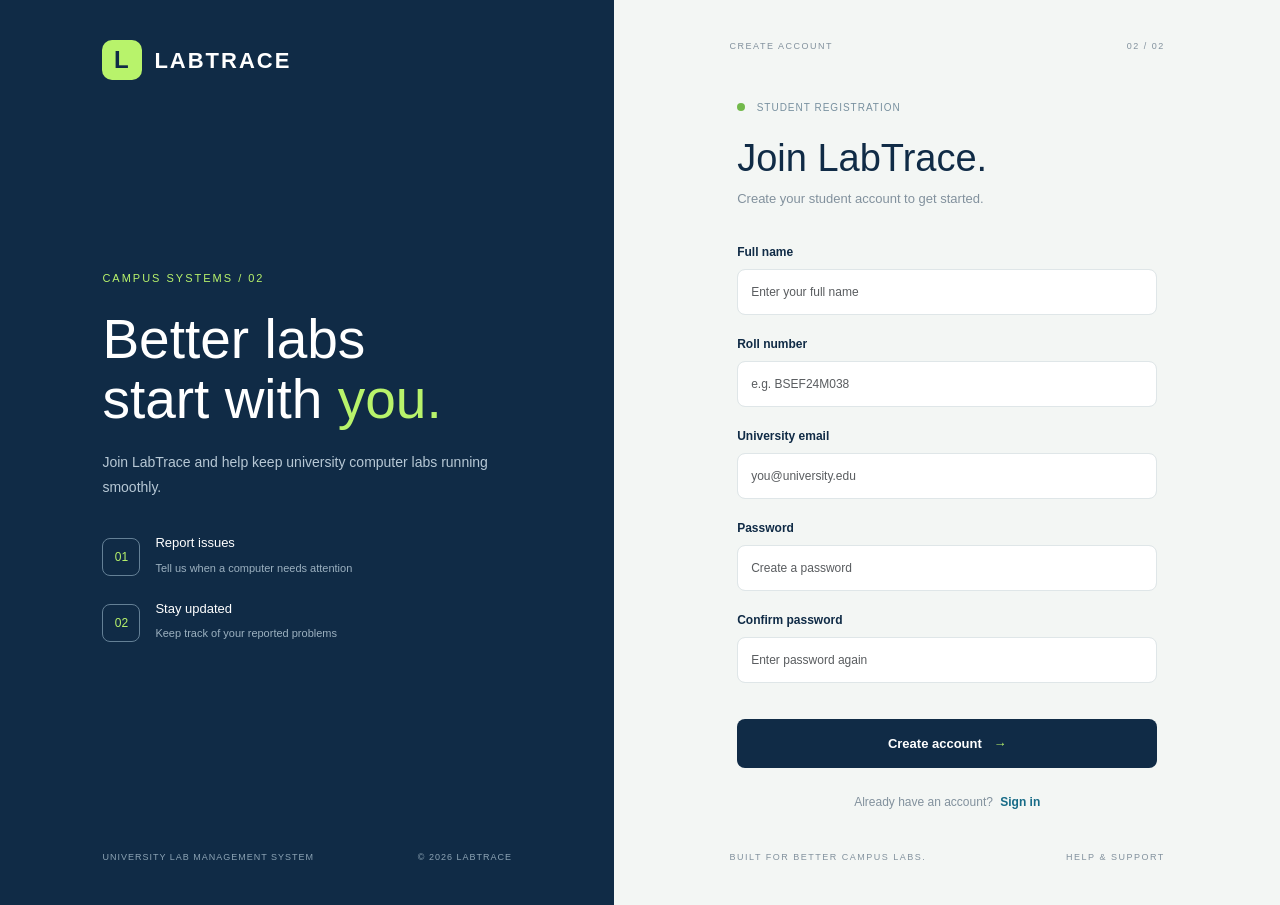
==== wwwroot/signup.html @ 96b94c41 "Add project files." ====
﻿
<!DOCTYPE html>
<html lang="en">
<head>
    <meta charset="UTF-8">
    <meta name="viewport" content="width=device-width, initial-scale=1.0">
    <title>LabTrace - Sign Up</title>

    <link href="https://cdn.jsdelivr.net/npm/bootstrap@5.3.3/dist/css/bootstrap.min.css" rel="stylesheet">
    <link rel="stylesheet" href="css/style.css">
</head>
<body>

    <div class="auth-container">

        <!-- Left side -->
        <div class="brand-panel">

            <div class="brand-logo">
                <div class="logo-icon">L</div>
                <span>LABTRACE</span>
            </div>

            <div class="brand-content">
                <span class="eyebrow">CAMPUS SYSTEMS / 02</span>

                <h1>Better labs<br>start with <span>you.</span></h1>

                <p>
                    Join LabTrace and help keep university
                    computer labs running smoothly.
                </p>

                <div class="feature-item">
                    <span>01</span>
                    <div>
                        <h6>Report issues</h6>
                        <small>Tell us when a computer needs attention</small>
                    </div>
                </div>

                <div class="feature-item">
                    <span>02</span>
                    <div>
                        <h6>Stay updated</h6>
                        <small>Keep track of your reported problems</small>
                    </div>
                </div>
            </div>

            <div class="brand-footer">
                <span>UNIVERSITY LAB MANAGEMENT SYSTEM</span>
                <span>© 2026 LABTRACE</span>
            </div>

        </div>

        <!-- Right side -->
        <div class="form-panel">

            <div class="form-top">
                <span>CREATE ACCOUNT</span>
                <span>02 / 02</span>
            </div>

            <div class="login-form">

                <div class="welcome-text">
                    <div class="status-dot"></div>
                    <span>STUDENT REGISTRATION</span>

                    <h2>Join LabTrace.</h2>
                    <p>Create your student account to get started.</p>
                </div>

                <form>

                    <div class="mb-3">
                        <label for="name" class="form-label">Full name</label>
                        <input type="text" class="form-control"
                               id="name" placeholder="Enter your full name">
                    </div>

                    <div class="mb-3">
                        <label for="rollNumber" class="form-label">Roll number</label>
                        <input type="text" class="form-control"
                               id="rollNumber" placeholder="e.g. BSEF24M038">
                    </div>

                    <div class="mb-3">
                        <label for="email" class="form-label">University email</label>
                        <input type="email" class="form-control"
                               id="email" placeholder="you@university.edu">
                    </div>

                    <div class="mb-3">
                        <label for="password" class="form-label">Password</label>
                        <input type="password" class="form-control"
                               id="password" placeholder="Create a password">
                    </div>

                    <div class="mb-3">
                        <label for="confirmPassword" class="form-label">
                            Confirm password
                        </label>
                        <input type="password" class="form-control"
                               id="confirmPassword" placeholder="Enter password again">
                    </div>

                    <button type="button" class="btn login-btn w-100">
                        Create account <span>→</span>
                    </button>

                </form>

                <div class="signup-prompt">
                    Already have an account?
                    <a href="index.html">Sign in</a>
                </div>

            </div>

            <div class="form-bottom">
                <span>BUILT FOR BETTER CAMPUS LABS.</span>
                <span>HELP & SUPPORT</span>
            </div>

        </div>

    </div>

</body>
</html>
---- wwwroot/css/style.css ----
﻿
/* Basic settings */

* {
    margin: 0;
    padding: 0;
    box-sizing: border-box;
}

body {
    font-family: Arial, sans-serif;
    background-color: #F3F6F4;
    color: #102B46;
}

.auth-container {
    display: flex;
    min-height: 100vh;
}

/* Left side */

.brand-panel {
    width: 48%;
    background-color: #102B46;
    color: white;
    padding: 40px 8%;
    display: flex;
    flex-direction: column;
    justify-content: space-between;
}

.brand-logo {
    display: flex;
    align-items: center;
    gap: 12px;
    font-size: 22px;
    font-weight: bold;
    letter-spacing: 2px;
}

.logo-icon {
    width: 40px;
    height: 40px;
    background-color: #B8F36B;
    color: #102B46;
    border-radius: 10px;
    display: flex;
    align-items: center;
    justify-content: center;
    font-size: 24px;
}

.eyebrow {
    color: #B8F36B;
    font-size: 11px;
    letter-spacing: 2px;
}

.brand-content h1 {
    font-size: 55px;
    line-height: 1.1;
    margin: 20px 0;
}

    .brand-content h1 span {
        color: #B8F36B;
    }

.brand-content p {
    color: #B7C8D5;
    font-size: 14px;
    line-height: 1.8;
    margin-bottom: 35px;
}

.feature-item {
    display: flex;
    align-items: center;
    gap: 15px;
    margin-bottom: 22px;
}

    .feature-item > span {
        width: 38px;
        height: 38px;
        border: 1px solid #648096;
        color: #B8F36B;
        border-radius: 8px;
        display: flex;
        align-items: center;
        justify-content: center;
        font-size: 12px;
    }

    .feature-item h6 {
        font-size: 13px;
        margin-bottom: 4px;
    }

    .feature-item small {
        color: #9CB1C0;
        font-size: 11px;
    }

.brand-footer {
    display: flex;
    justify-content: space-between;
    gap: 10px;
    color: #8DA4B5;
    font-size: 9px;
    letter-spacing: 1px;
}

/* Right side */

.form-panel {
    width: 52%;
    padding: 40px 9%;
    display: flex;
    flex-direction: column;
    justify-content: space-between;
}

.form-top,
.form-bottom {
    display: flex;
    justify-content: space-between;
    color: #82919D;
    font-size: 9px;
    letter-spacing: 1.5px;
}

.login-form {
    width: 100%;
    max-width: 420px;
    margin: 40px auto;
}

.status-dot {
    display: inline-block;
    width: 8px;
    height: 8px;
    background-color: #72B94B;
    border-radius: 50%;
    margin-right: 7px;
}

.welcome-text > span {
    color: #78909F;
    font-size: 10px;
    letter-spacing: 1px;
}

.welcome-text h2 {
    font-size: 38px;
    margin-top: 18px;
}

.welcome-text p {
    color: #82919D;
    font-size: 13px;
    margin-top: 8px;
    margin-bottom: 30px;
}

.form-label {
    font-size: 12px;
    font-weight: bold;
    margin-bottom: 8px;
}

.form-control {
    padding: 13px;
    font-size: 12px;
    border: 1px solid #DFE6E8;
    border-radius: 8px;
}

    .form-control:focus {
        border-color: #176B87;
        box-shadow: none;
    }

.small-link {
    color: #176B87;
    font-size: 11px;
    text-decoration: none;
}

.login-btn {
    background-color: #102B46;
    color: white;
    padding: 14px;
    border-radius: 8px;
    font-size: 13px;
    font-weight: bold;
    margin-top: 20px;
}

    .login-btn span {
        color: #B8F36B;
        margin-left: 8px;
    }

    .login-btn:hover {
        background-color: #176B87;
        color: white;
    }

.signup-prompt {
    text-align: center;
    color: #82919D;
    font-size: 12px;
    margin-top: 25px;
}

    .signup-prompt a {
        color: #176B87;
        font-weight: bold;
        text-decoration: none;
        margin-left: 4px;
    }

/* Mobile screen */

@media (max-width: 650px) {
    .auth-container {
        flex-direction: column;
    }

    .brand-panel,
    .form-panel {
        width: 100%;
    }

    .brand-panel {
        min-height: 400px;
        padding: 30px 25px;
    }

    .brand-content h1 {
        font-size: 43px;
    }

    .brand-footer {
        margin-top: 30px;
    }

    .form-panel {
        min-height: 550px;
        padding: 30px 25px;
    }

    .welcome-text h2 {
        font-size: 33px;
    }
}
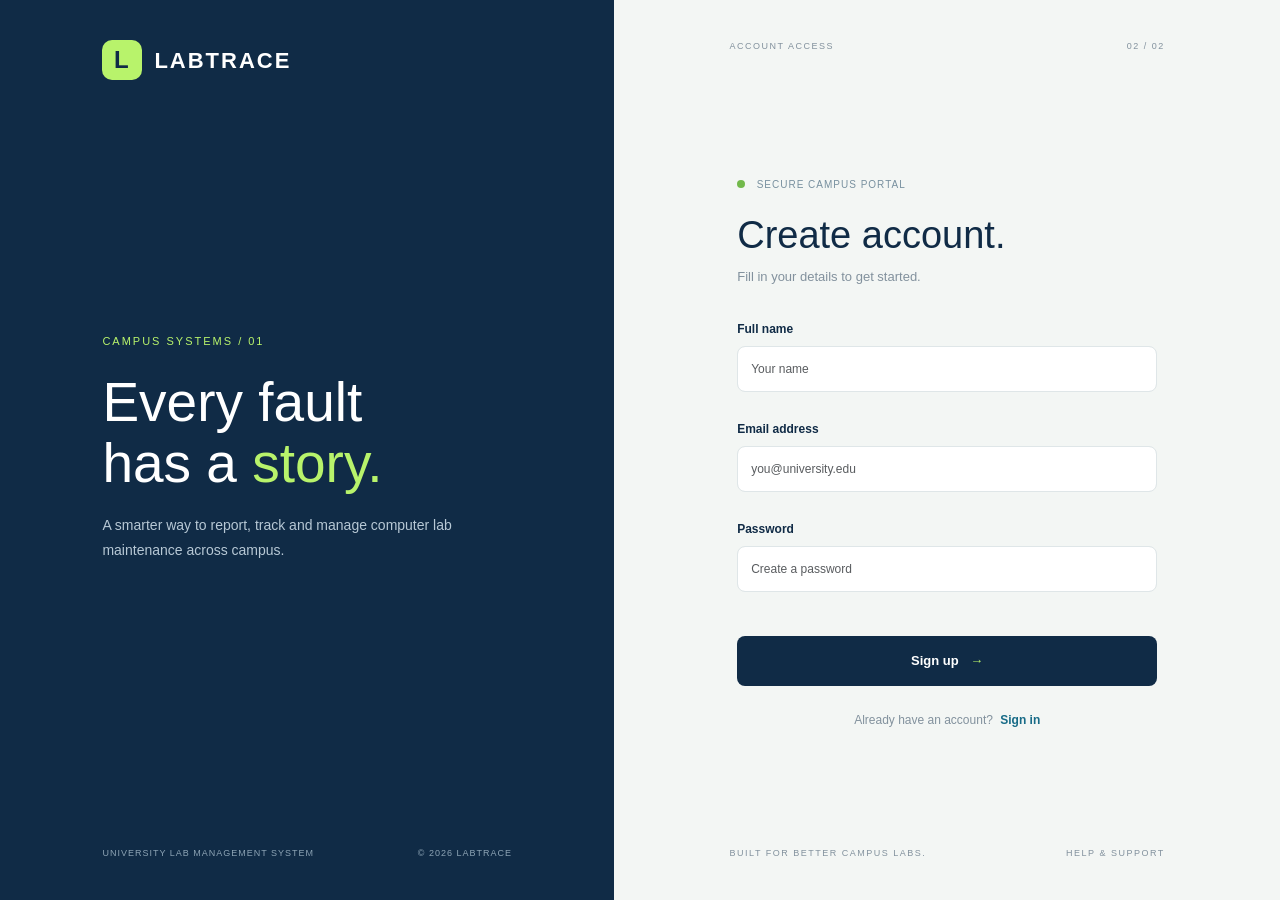
==== commit f3584d82: "Complete Deliverable 2 - Student, Admin and Technician UI" ====
--- a/wwwroot/signup.html
+++ b/wwwroot/signup.html
@@ -1,65 +1,44 @@
-﻿
-<!DOCTYPE html>
+﻿<!DOCTYPE html>
 <html lang="en">
 <head>
     <meta charset="UTF-8">
     <meta name="viewport" content="width=device-width, initial-scale=1.0">
-    <title>LabTrace - Sign Up</title>
+    <title>LabTrace | Sign Up</title>
 
     <link href="https://cdn.jsdelivr.net/npm/bootstrap@5.3.3/dist/css/bootstrap.min.css" rel="stylesheet">
     <link rel="stylesheet" href="css/style.css">
 </head>
 <body>
 
-    <div class="auth-container">
+    <main class="auth-container">
 
-        <!-- Left side -->
-        <div class="brand-panel">
-
+        <!-- Left Panel -->
+        <section class="brand-panel">
             <div class="brand-logo">
-                <div class="logo-icon">L</div>
+                <span class="logo-icon">L</span>
                 <span>LABTRACE</span>
             </div>
 
             <div class="brand-content">
-                <span class="eyebrow">CAMPUS SYSTEMS / 02</span>
-
-                <h1>Better labs<br>start with <span>you.</span></h1>
-
+                <span class="eyebrow">CAMPUS SYSTEMS / 01</span>
+                <h1>Every fault<br>has a <span>story.</span></h1>
                 <p>
-                    Join LabTrace and help keep university
-                    computer labs running smoothly.
+                    A smarter way to report, track and manage
+                    computer lab maintenance across campus.
                 </p>
-
-                <div class="feature-item">
-                    <span>01</span>
-                    <div>
-                        <h6>Report issues</h6>
-                        <small>Tell us when a computer needs attention</small>
-                    </div>
-                </div>
-
-                <div class="feature-item">
-                    <span>02</span>
-                    <div>
-                        <h6>Stay updated</h6>
-                        <small>Keep track of your reported problems</small>
-                    </div>
-                </div>
             </div>
 
             <div class="brand-footer">
-                <span>UNIVERSITY LAB MANAGEMENT SYSTEM</span>
+                UNIVERSITY LAB MANAGEMENT SYSTEM
                 <span>© 2026 LABTRACE</span>
             </div>
+        </section>
 
-        </div>
-
-        <!-- Right side -->
-        <div class="form-panel">
+        <!-- Right Panel -->
+        <section class="form-panel">
 
             <div class="form-top">
-                <span>CREATE ACCOUNT</span>
+                <span>ACCOUNT ACCESS</span>
                 <span>02 / 02</span>
             </div>
 
@@ -67,50 +46,30 @@
 
                 <div class="welcome-text">
                     <div class="status-dot"></div>
-                    <span>STUDENT REGISTRATION</span>
-
-                    <h2>Join LabTrace.</h2>
-                    <p>Create your student account to get started.</p>
+                    <span>SECURE CAMPUS PORTAL</span>
+                    <h2>Create account.</h2>
+                    <p>Fill in your details to get started.</p>
                 </div>
 
                 <form>
-
-                    <div class="mb-3">
+                    <div class="mb-4">
                         <label for="name" class="form-label">Full name</label>
-                        <input type="text" class="form-control"
-                               id="name" placeholder="Enter your full name">
+                        <input type="text" class="form-control" id="name" placeholder="Your name">
                     </div>
 
-                    <div class="mb-3">
-                        <label for="rollNumber" class="form-label">Roll number</label>
-                        <input type="text" class="form-control"
-                               id="rollNumber" placeholder="e.g. BSEF24M038">
+                    <div class="mb-4">
+                        <label for="email" class="form-label">Email address</label>
+                        <input type="email" class="form-control" id="email" placeholder="you@university.edu">
                     </div>
 
-                    <div class="mb-3">
-                        <label for="email" class="form-label">University email</label>
-                        <input type="email" class="form-control"
-                               id="email" placeholder="you@university.edu">
-                    </div>
-
-                    <div class="mb-3">
+                    <div class="mb-4">
                         <label for="password" class="form-label">Password</label>
-                        <input type="password" class="form-control"
-                               id="password" placeholder="Create a password">
-                    </div>
-
-                    <div class="mb-3">
-                        <label for="confirmPassword" class="form-label">
-                            Confirm password
-                        </label>
-                        <input type="password" class="form-control"
-                               id="confirmPassword" placeholder="Enter password again">
+                        <input type="password" class="form-control" id="password" placeholder="Create a password">
                     </div>
 
                     <button type="button" class="btn login-btn w-100">
-                        Create account <span>→</span>
+                        Sign up <span>→</span>
                     </button>
-
                 </form>
 
                 <div class="signup-prompt">
@@ -122,12 +81,12 @@
 
             <div class="form-bottom">
                 <span>BUILT FOR BETTER CAMPUS LABS.</span>
-                <span>HELP & SUPPORT</span>
+                <span>HELP &amp; SUPPORT</span>
             </div>
 
-        </div>
+        </section>
 
-    </div>
+    </main>
 
 </body>
-</html>
+</html>
